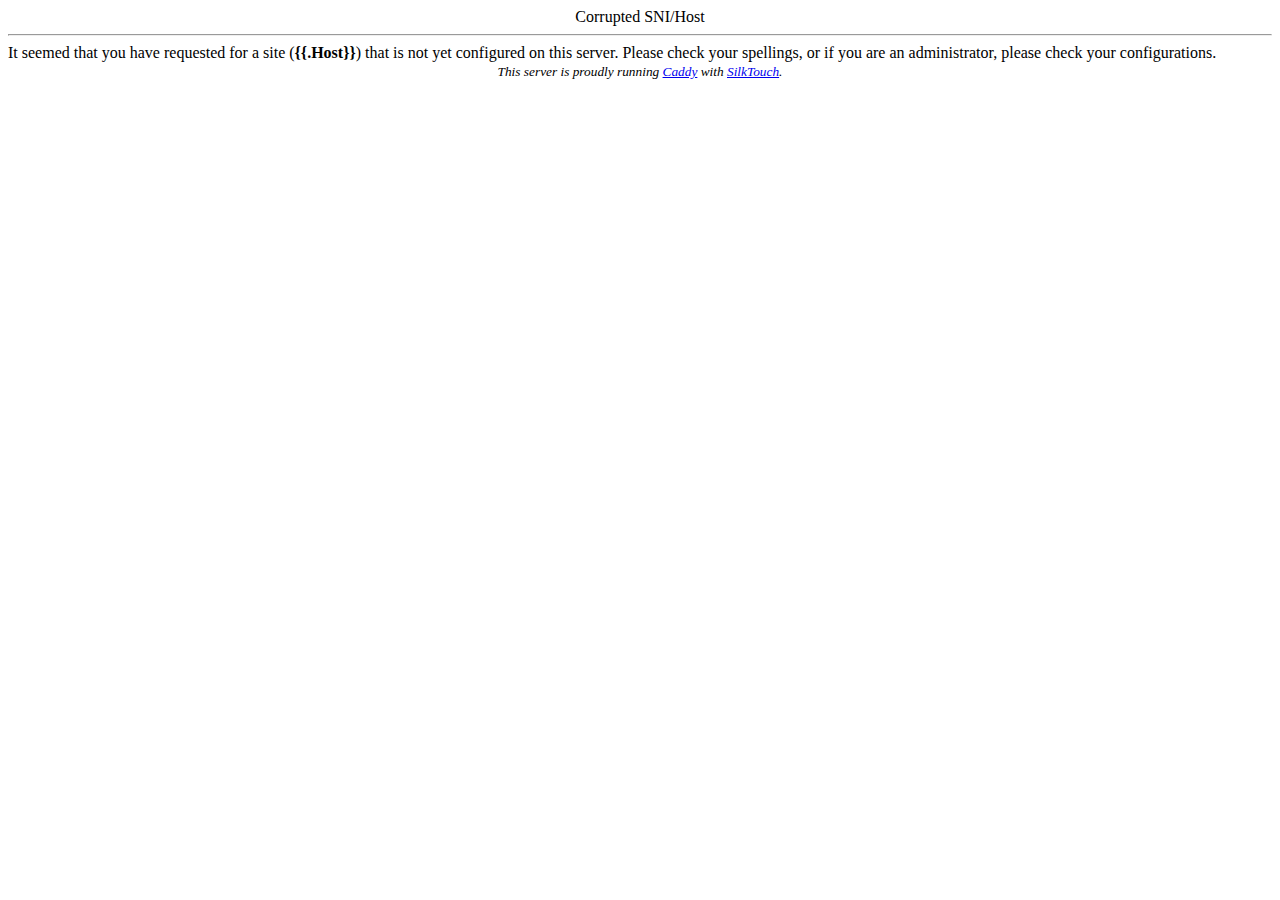
==== webroot/index.htm @ c1f1c36f "SilkTouch YES" ====
<!DOCTYPE html>
<head>
	<meta charset="UTF-8" />
	<meta content="true" name="HandheldFriendly" />
	<link rel="stylesheet" href="/errors/global.css" />
	<title>Unknown site</title>
</head>
<body>
	<div class="box-middle">
		<center class="big-text">Corrupted SNI/Host</center>
		<hr/>
		It seemed that you have requested for a site (<b>{{.Host}}</b>) that is not yet configured on this server. Please check your spellings, or if you are an administrator, please check your configurations.
		<center><small><i>This server is proudly running <a href="https://caddyserver.com/">Caddy</a> with <a href="https://www.pwcq.dev/projects/silktouch/">SilkTouch</a>.</i><small></center>
	</div>
</body>
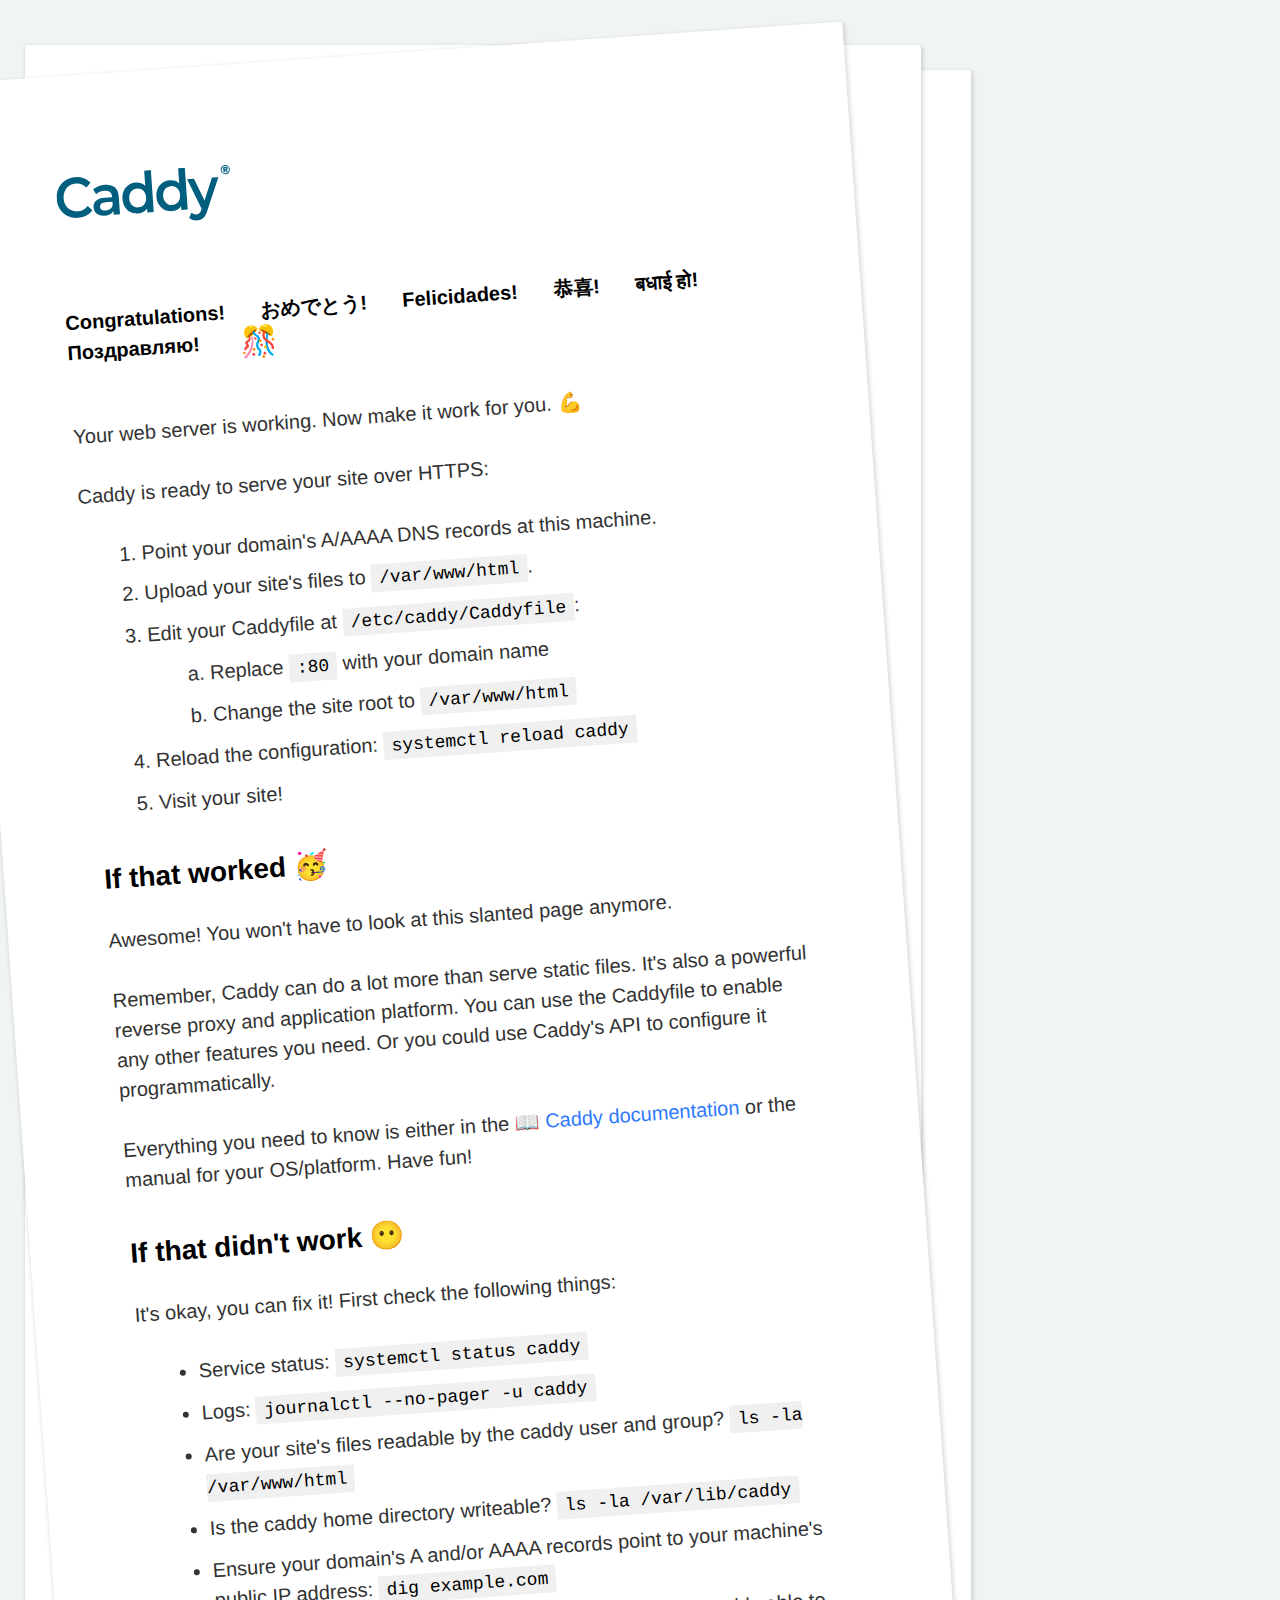
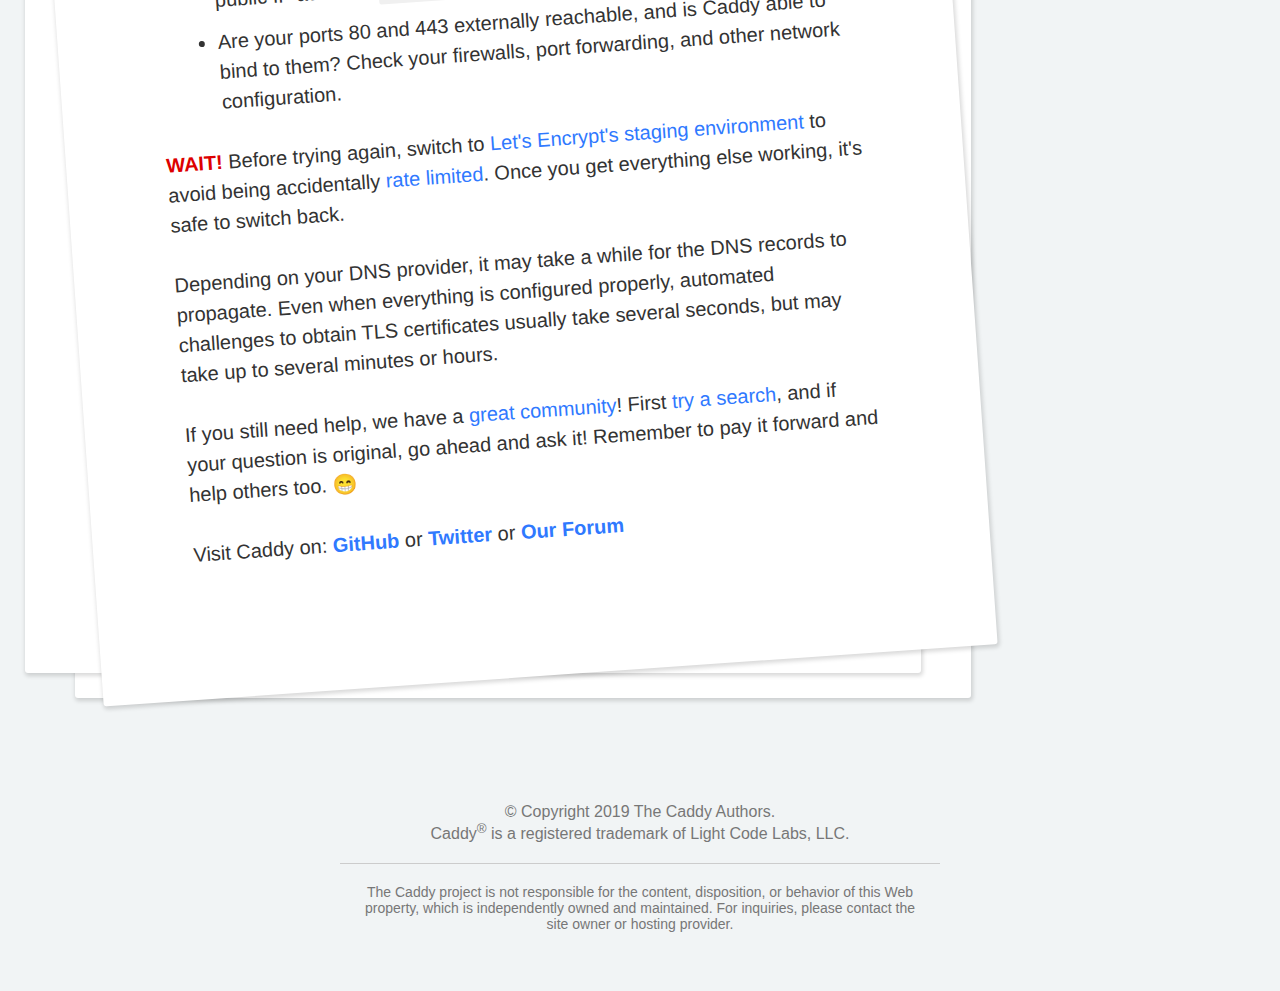
==== commit 907a9329: "use Caddy default webpage instead" ====
--- a/webroot/index.htm
+++ b/webroot/index.htm
@@ -1,15 +1,270 @@
 <!DOCTYPE html>
-<head>
-	<meta charset="UTF-8" />
-	<meta content="true" name="HandheldFriendly" />
-	<link rel="stylesheet" href="/errors/global.css" />
-	<title>Unknown site</title>
-</head>
-<body>
-	<div class="box-middle">
-		<center class="big-text">Corrupted SNI/Host</center>
-		<hr/>
-		It seemed that you have requested for a site (<b>{{.Host}}</b>) that is not yet configured on this server. Please check your spellings, or if you are an administrator, please check your configurations.
-		<center><small><i>This server is proudly running <a href="https://caddyserver.com/">Caddy</a> with <a href="https://www.pwcq.dev/projects/silktouch/">SilkTouch</a>.</i><small></center>
-	</div>
-</body>
+<html>
+	<head>
+		<title>Caddy works!</title>
+		<meta charset="utf-8">
+		<meta name="viewport" content="width=device-width, initial-scale=1.0">
+		<link rel="icon" href="data:,">
+		<style>
+			* {
+				box-sizing: border-box;
+				padding: 0;
+				margin: 0;
+			}
+
+			body {
+				background: #f1f4f5;
+				font-family: sans-serif;
+				font-size: 20px;
+				-webkit-font-smoothing: antialiased;
+			}
+
+			a {
+				color: #2f79ff;
+				text-decoration: none;
+			}
+
+			a:hover {
+				text-decoration: underline;
+			}
+
+			.stack {
+				width: 70%;
+				max-width: 1150px;
+				margin: 25px 0 150px 25px;
+				display: flex;
+				align-content: flex-start;
+			}
+
+			.paper {
+				position: relative;
+				flex-shrink: 0;
+				width: 100%;
+
+				background: white;
+				border-radius: 3px;
+				box-shadow: 1px 2px 4px 1px rgba(0, 0, 0, .15);
+				padding: 100px;
+			}
+
+			#paper1 {
+				top: 45px;
+				left: 50px;
+			}
+
+			#paper2 {
+				top: 20px;
+				left: -100%;
+			}
+
+			#paper3 {
+				top: 25px;
+				transform: rotate(-4deg);
+				left: -200%;
+			}
+
+			#caddy {
+				max-width: 175px;
+				margin-bottom: 75px;
+			}
+
+			#caddy .caddy-color {
+				fill: #005e7e;
+			}
+
+			h1 {
+				font-size: 20px;
+				margin-bottom: 50px;
+			}
+
+			h1 .emoji {
+				font-size: 150%;
+				vertical-align: middle;
+			}
+
+			h1 .lang {
+				margin-right: 1.5em;
+			}
+
+			h2 {
+				font-size: 28px;
+				margin-top: 1.5em;
+			}
+
+			p,
+			ol,
+			ul {
+				color: #333;
+				line-height: 1.5em;
+			}
+
+			p {
+				margin: 1.5em 0;
+			}
+
+			ol,
+			ul {
+				margin: .5em 0 .5em 2em;
+			}
+
+			ol li,
+			ul li {
+				margin-left: 1em;
+				margin-bottom: .5em;
+			}
+
+			li ol {
+				list-style-type: lower-alpha;
+			}
+
+			code {
+				color: #000;
+				font-family: Menlo, monospace;
+				background: #f0f0f0;
+				border-radius: 2px;
+				padding: 4px 8px;
+				font-size: 90%;
+			}
+
+			.warn {
+				color: #dd0000;
+			}
+
+			footer {
+				color: #777;
+				font-size: 16px;
+				text-align: center;
+				max-width: 600px;
+				margin: 0 auto 50px;
+			}
+
+			#disclaimer {
+				font-size: 14px;
+				margin-top: 20px;
+				display: inline-block;
+				border-top: 1px solid #ccc;
+				padding: 20px;
+			}
+
+			@media (max-width: 1100px) {
+				.stack {
+					width: 85%;
+				}
+			}
+
+			@media (max-width: 800px) {
+				.stack {
+					margin: 0 0 50px 0;
+					width: 100%;
+				}
+
+				.paper {
+					padding: 50px;
+				}
+
+				#paper1,
+				#paper2 {
+					display: none;
+				}
+
+				#paper3 {
+					left: 0;
+					transform: none;
+					top: 0;
+				}
+
+				#caddy {
+					margin-bottom: 25px;
+				}
+			}
+		</style>
+	</head>
+	<body>
+		<div class="stack">
+			<div class="paper" id="paper1"></div>
+			<div class="paper" id="paper2"></div>
+			<div class="paper" id="paper3">
+				<a href="https://caddyserver.com/" title="Caddy Web Server"><svg id="caddy" viewBox="0 0 302 93" version="1.1" xmlns="http://www.w3.org/2000/svg" xmlns:xlink="http://www.w3.org/1999/xlink" xml:space="preserve" xmlns:serif="http://www.serif.com/" style="fill-rule:evenodd;clip-rule:evenodd;stroke-linejoin:round;stroke-miterlimit:2;"><g><path d="M299.377,2.595c1.557,1.556 2.335,3.429 2.335,5.617c0,2.188 -0.775,4.064 -2.324,5.628c-1.549,1.564 -3.432,2.346 -5.65,2.346c-2.217,0 -4.093,-0.775 -5.628,-2.324c-1.534,-1.55 -2.302,-3.418 -2.302,-5.606c0,-2.188 0.775,-4.068 2.324,-5.639c1.55,-1.571 3.426,-2.357 5.628,-2.357c2.203,0 4.075,0.778 5.617,2.335Zm-1.057,10c1.175,-1.219 1.762,-2.687 1.762,-4.405c0,-1.718 -0.617,-3.194 -1.85,-4.428c-1.234,-1.233 -2.721,-1.85 -4.461,-1.85c-1.74,0 -3.23,0.624 -4.471,1.872c-1.241,1.249 -1.862,2.739 -1.862,4.472c0,1.733 0.61,3.216 1.829,4.449c1.219,1.234 2.716,1.851 4.493,1.851c1.777,0 3.282,-0.639 4.516,-1.917l-2.555,0l-1.917,-2.753l-0.969,0l0,2.753l-2.423,0l0,-8.943l3.546,0c1.41,0 2.416,0.243 3.018,0.727c0.602,0.485 0.903,1.263 0.903,2.335c0,1.307 -0.594,2.217 -1.784,2.731l2.225,3.106Zm-4.318,-4.692c0.573,0 0.962,-0.091 1.168,-0.275c0.206,-0.184 0.308,-0.477 0.308,-0.881c0,-0.404 -0.106,-0.683 -0.319,-0.837c-0.213,-0.154 -0.584,-0.231 -1.112,-0.231l-1.212,0l0,2.224l1.167,0Z" class="caddy-color"  style="fill-rule:nonzero;"/><path d="M34.502,73.491c-6.519,0 -12.408,-1.515 -17.666,-4.544c-5.258,-3.03 -9.379,-7.216 -12.362,-12.558c-2.983,-5.343 -4.474,-11.369 -4.474,-18.08c0,-6.71 1.507,-12.737 4.52,-18.079c3.014,-5.343 7.15,-9.529 12.408,-12.558c5.259,-3.03 11.147,-4.545 17.667,-4.545c5.289,0 10.117,0.978 14.483,2.932c4.367,1.955 8.057,4.789 11.07,8.502l-7.749,7.721c-4.674,-5.343 -10.424,-8.014 -17.251,-8.014c-4.428,0 -8.395,1.026 -11.9,3.079c-3.506,2.052 -6.243,4.902 -8.211,8.551c-1.968,3.648 -2.952,7.785 -2.952,12.411c0,4.626 0.984,8.763 2.952,12.412c1.968,3.648 4.705,6.498 8.211,8.551c3.505,2.052 7.472,3.078 11.9,3.078c6.827,0 12.577,-2.704 17.251,-8.111l7.749,7.818c-3.013,3.714 -6.719,6.548 -11.116,8.502c-4.397,1.955 -9.241,2.932 -14.53,2.932Z" class="caddy-color" style="fill-rule:nonzero;"/><path d="M84.78,19.741c7.257,0 12.807,1.84 16.651,5.522c3.844,3.681 5.766,9.235 5.766,16.662l0,30.589l-10.886,0l0,-6.353c-1.414,2.281 -3.428,4.024 -6.042,5.229c-2.614,1.205 -5.766,1.808 -9.456,1.808c-3.69,0 -6.919,-0.668 -9.687,-2.004c-2.767,-1.335 -4.904,-3.192 -6.411,-5.57c-1.507,-2.378 -2.26,-5.066 -2.26,-8.063c0,-4.69 1.645,-8.453 4.935,-11.287c3.291,-2.834 8.472,-4.251 15.545,-4.251l12.731,0l0,-0.782c0,-3.649 -1.031,-6.45 -3.091,-8.405c-2.06,-1.954 -5.12,-2.931 -9.179,-2.931c-2.768,0 -5.489,0.456 -8.164,1.368c-2.676,0.912 -4.936,2.182 -6.781,3.811l-4.52,-8.893c2.583,-2.085 5.689,-3.681 9.317,-4.789c3.629,-1.107 7.473,-1.661 11.532,-1.661Zm-1.568,44.564c2.89,0 5.458,-0.701 7.703,-2.102c2.244,-1.4 3.828,-3.404 4.751,-6.01l0,-6.059l-11.901,0c-6.642,0 -9.963,2.313 -9.963,6.939c0,2.215 0.83,3.974 2.491,5.277c1.66,1.303 3.966,1.955 6.919,1.955Z" class="caddy-color" style="fill-rule:nonzero;"/><path d="M165.593,0l0,72.514l-11.071,0l0,-6.743c-1.906,2.475 -4.258,4.332 -7.057,5.57c-2.798,1.238 -5.889,1.857 -9.271,1.857c-4.736,0 -8.995,-1.108 -12.777,-3.323c-3.782,-2.215 -6.75,-5.359 -8.902,-9.431c-2.153,-4.072 -3.229,-8.746 -3.229,-14.023c0,-5.278 1.076,-9.936 3.229,-13.976c2.152,-4.039 5.12,-7.166 8.902,-9.381c3.782,-2.215 8.041,-3.323 12.777,-3.323c3.259,0 6.242,0.586 8.948,1.759c2.706,1.173 5.013,2.932 6.919,5.277l0,-26.777l11.532,0Zm-26.015,62.741c2.767,0 5.258,-0.668 7.472,-2.003c2.214,-1.336 3.967,-3.242 5.258,-5.717c1.292,-2.476 1.938,-5.343 1.938,-8.6c0,-3.258 -0.646,-6.125 -1.938,-8.6c-1.291,-2.476 -3.044,-4.382 -5.258,-5.718c-2.214,-1.335 -4.705,-2.003 -7.472,-2.003c-2.768,0 -5.259,0.668 -7.473,2.003c-2.214,1.336 -3.967,3.242 -5.258,5.718c-1.292,2.475 -1.937,5.342 -1.937,8.6c0,3.257 0.645,6.124 1.937,8.6c1.291,2.475 3.044,4.381 5.258,5.717c2.214,1.335 4.705,2.003 7.473,2.003Z" class="caddy-color" style="fill-rule:nonzero;"/><path d="M224.357,0l0,72.514l-11.07,0l0,-6.743c-1.906,2.475 -4.259,4.332 -7.057,5.57c-2.798,1.238 -5.889,1.857 -9.271,1.857c-4.736,0 -8.995,-1.108 -12.777,-3.323c-3.783,-2.215 -6.75,-5.359 -8.903,-9.431c-2.152,-4.072 -3.229,-8.746 -3.229,-14.023c0,-5.278 1.077,-9.936 3.229,-13.976c2.153,-4.039 5.12,-7.166 8.903,-9.381c3.782,-2.215 8.041,-3.323 12.777,-3.323c3.259,0 6.242,0.586 8.948,1.759c2.706,1.173 5.012,2.932 6.919,5.277l0,-26.777l11.531,0Zm-26.015,62.741c2.768,0 5.259,-0.668 7.473,-2.003c2.214,-1.336 3.967,-3.242 5.258,-5.717c1.292,-2.476 1.937,-5.343 1.937,-8.6c0,-3.258 -0.645,-6.125 -1.937,-8.6c-1.291,-2.476 -3.044,-4.382 -5.258,-5.718c-2.214,-1.335 -4.705,-2.003 -7.473,-2.003c-2.767,0 -5.258,0.668 -7.472,2.003c-2.214,1.336 -3.967,3.242 -5.259,5.718c-1.291,2.475 -1.937,5.342 -1.937,8.6c0,3.257 0.646,6.124 1.937,8.6c1.292,2.475 3.045,4.381 5.259,5.717c2.214,1.335 4.705,2.003 7.472,2.003Z" class="caddy-color" style="fill-rule:nonzero;"/><path d="M281,20.327l-23.063,56.389c-2.152,5.668 -4.766,9.659 -7.841,11.972c-3.075,2.313 -6.796,3.469 -11.163,3.469c-2.46,0 -4.889,-0.424 -7.288,-1.271c-2.398,-0.846 -4.366,-2.019 -5.904,-3.518l4.613,-8.991c1.107,1.108 2.414,1.988 3.921,2.639c1.506,0.652 3.028,0.977 4.566,0.977c2.03,0 3.705,-0.553 5.028,-1.661c1.322,-1.108 2.537,-2.964 3.644,-5.571l0.83,-2.052l-21.495,-52.382l11.993,0l15.498,38.603l15.591,-38.603l11.07,0Z" class="caddy-color" style="fill-rule:nonzero;"/></g></svg></a>
+
+				<h1>
+					<!-- English --> <span class="lang">Congratulations!</span>
+					<!-- Japanese --> <span class="lang">おめでとう!</span>
+					<!-- Spanish --> <span class="lang">Felicidades!</span>
+					<!-- Chinese --> <span class="lang">恭喜!</span>
+					<!-- Hindi --> <span class="lang">बधाई हो!</span>
+					<!-- Russian --> <span class="lang">Поздравляю! +</span>
+					<span class="emoji">🎊</span>
+				</h1>
+
+				<p>
+					Your web server is working. Now make it work for you. 💪
+				</p>
+				<p>
+					Caddy is ready to serve your site over HTTPS:
+				</p>
+				<ol>
+					<li>Point your domain's A/AAAA DNS records at this machine.</li>
+					<li>Upload your site's files to <code>/var/www/html</code>.
+					<li>
+						Edit your Caddyfile at <code>/etc/caddy/Caddyfile</code>:
+						<ol>
+							<li>Replace <code>:80</code> with your domain name</li>
+							<li>Change the site root to <code>/var/www/html</code></li>
+						</ol>
+					</li>
+					<li>Reload the configuration: <code>systemctl reload caddy</code></li>
+					<li>Visit your site!</li>
+				</ol>
+				<h2>If that worked 🥳</h2>
+				<p>
+					Awesome! You won't have to look at this slanted page anymore.
+				</p>
+				<p>
+					Remember, Caddy can do a lot more than serve static files. It's also a powerful reverse proxy and application platform. You can use the Caddyfile to enable any other features you need. Or you could use Caddy's API to configure it programmatically.
+				</p>
+				<p>
+					Everything you need to know is either in the <a href="https://caddyserver.com/docs/">📖 Caddy documentation</a> or the manual for your OS/platform. Have fun!
+				</p>
+
+				<h2>If that didn't work 😶</h2>
+				<p>
+					It's okay, you can fix it! First check the following things:
+				</p>
+				<ul>
+					<li>Service status: <code>systemctl status caddy</code></li>
+					<li>Logs: <code>journalctl --no-pager -u caddy</code></li>
+					<li>Are your site's files readable by the caddy user and group? <code>ls -la /var/www/html</code></li>
+					<li>Is the caddy home directory writeable? <code>ls -la /var/lib/caddy</code></li>
+					<li>Ensure your domain's A and/or AAAA records point to your machine's public IP address: <code>dig example.com</code></li>
+					<li>Are your ports 80 and 443 externally reachable, and is Caddy able to bind to them? Check your firewalls, port forwarding, and other network configuration.</li>
+				</ul>
+				<p>
+					<b class="warn">WAIT!</b> Before trying again, switch to <a href="https://letsencrypt.org/docs/staging-environment/">Let's Encrypt's staging environment</a> to avoid being accidentally <a href="https://letsencrypt.org/docs/rate-limits/">rate limited</a>. Once you get everything else working, it's safe to switch back.
+				</p>
+				<p>
+					Depending on your DNS provider, it may take a while for the DNS records to propagate. Even when everything is configured properly, automated challenges to obtain TLS certificates usually take several seconds, but may take up to several minutes or hours.
+				<p>
+					If you still need help, we have a <a href="https://caddy.community/">great community</a>! First <a href="https://caddy.community/search">try a search</a>, and if your question is original, go ahead and ask it! Remember to pay it forward and help others too. 😁
+				</p>
+				<p>
+					Visit Caddy on:
+					<b><a href="https://github.com/caddyserver/caddy" title="Caddy on GitHub">GitHub</a></b>
+					or
+					<b><a href="https://twitter.com/caddyserver" title="@caddyserver on Twitter">Twitter</a></b>
+					or
+					<b><a href="https://caddy.community/" title="Caddy forums">Our Forum</a></b>
+				</p>
+			</div>
+		</div>
+
+		<footer>
+			&copy; Copyright 2019 The Caddy Authors.
+			<br>
+			Caddy<sup>&reg;</sup> is a registered trademark of Light Code Labs, LLC.
+
+			<div id="disclaimer">The Caddy project is not responsible for the content, disposition, or behavior of this Web property, which is independently owned and maintained. For inquiries, please contact the site owner or hosting provider.</div>
+		</footer>
+
+	</body>
+</html>
